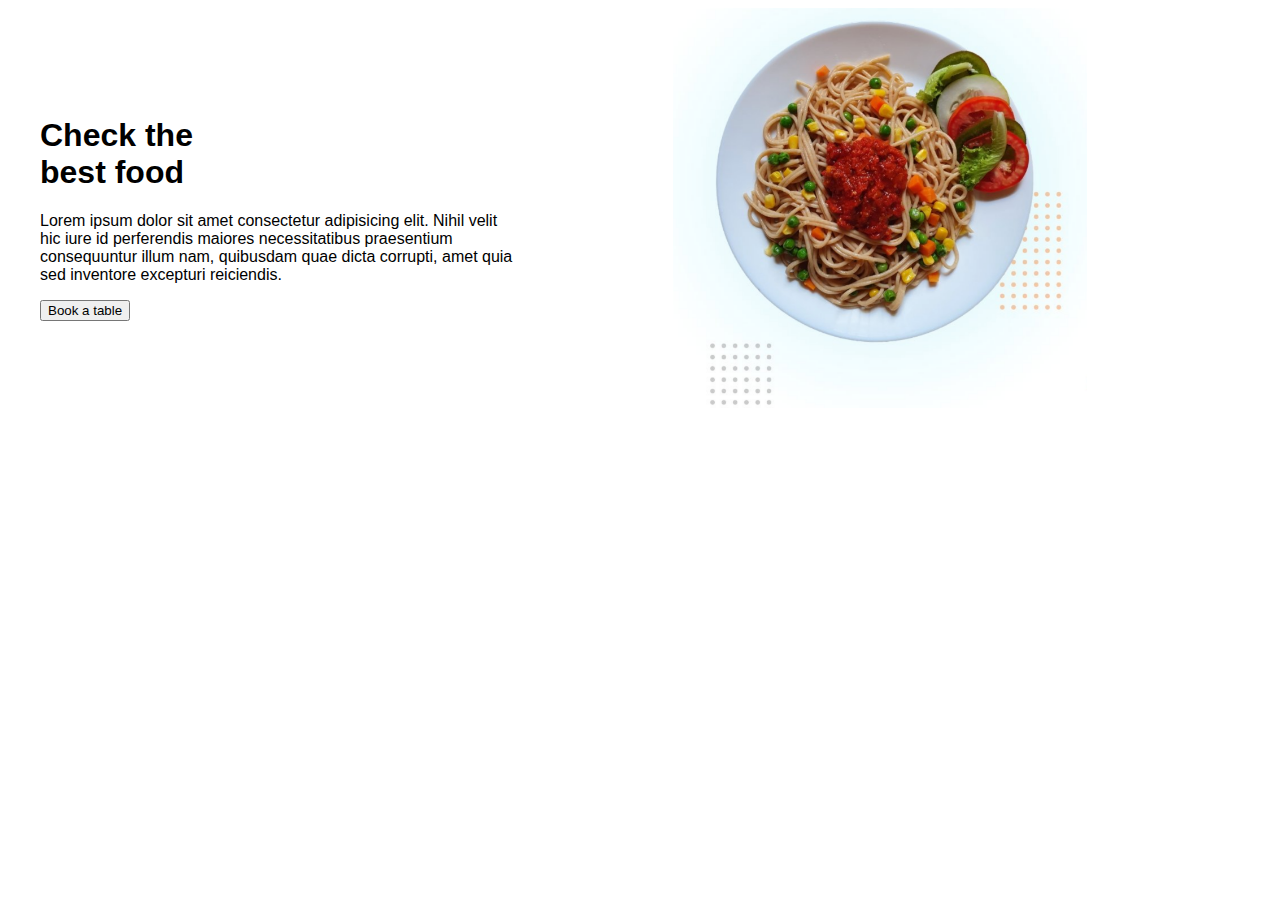
==== proyecto/index.html @ d7f5d5d6 "clase 9; primera seccion del proyect" ====
<!DOCTYPE html>
<html>
<head> 
     <link rel='stylesheet'  href='./style.css'>
 </head>
<body>
    <main>
        <section class="hero">
            <div class="info">
                <h1>Check the</br>best food</h1>
                <p>Lorem ipsum dolor sit amet consectetur 
                    adipisicing elit. Nihil velit hic iure 
                    id perferendis maiores necessitatibus 
                    praesentium consequuntur illum nam,
                     quibusdam quae dicta corrupti, 
                     amet quia sed inventore excepturi
                      reiciendis.</p>
                <button>Book a table</button>
            </div>
            <img class="hero-image" src="./images/hero.png" alt="Plato de salsa">
        </section>
    </main>
</body>
</html>
---- proyecto/style.css ----
*{
    font-family: 'Roboto', sans-serif;
}
  
main{
    max-width: 1200px;
    margin: 0 auto;
}

.hero{
    display: grid;
    grid-template-columns: 2fr 3fr;
    grid-auto-rows: 400px;
}

.hero-image{
    width: 100%;
    height: 100%;
    object-fit: contain;/*que la img se ajuste al espacio que esta tomando*/
}

.info{
    /*los item se alinean a si mismo, verticalmente*/
    align-self: center;
}
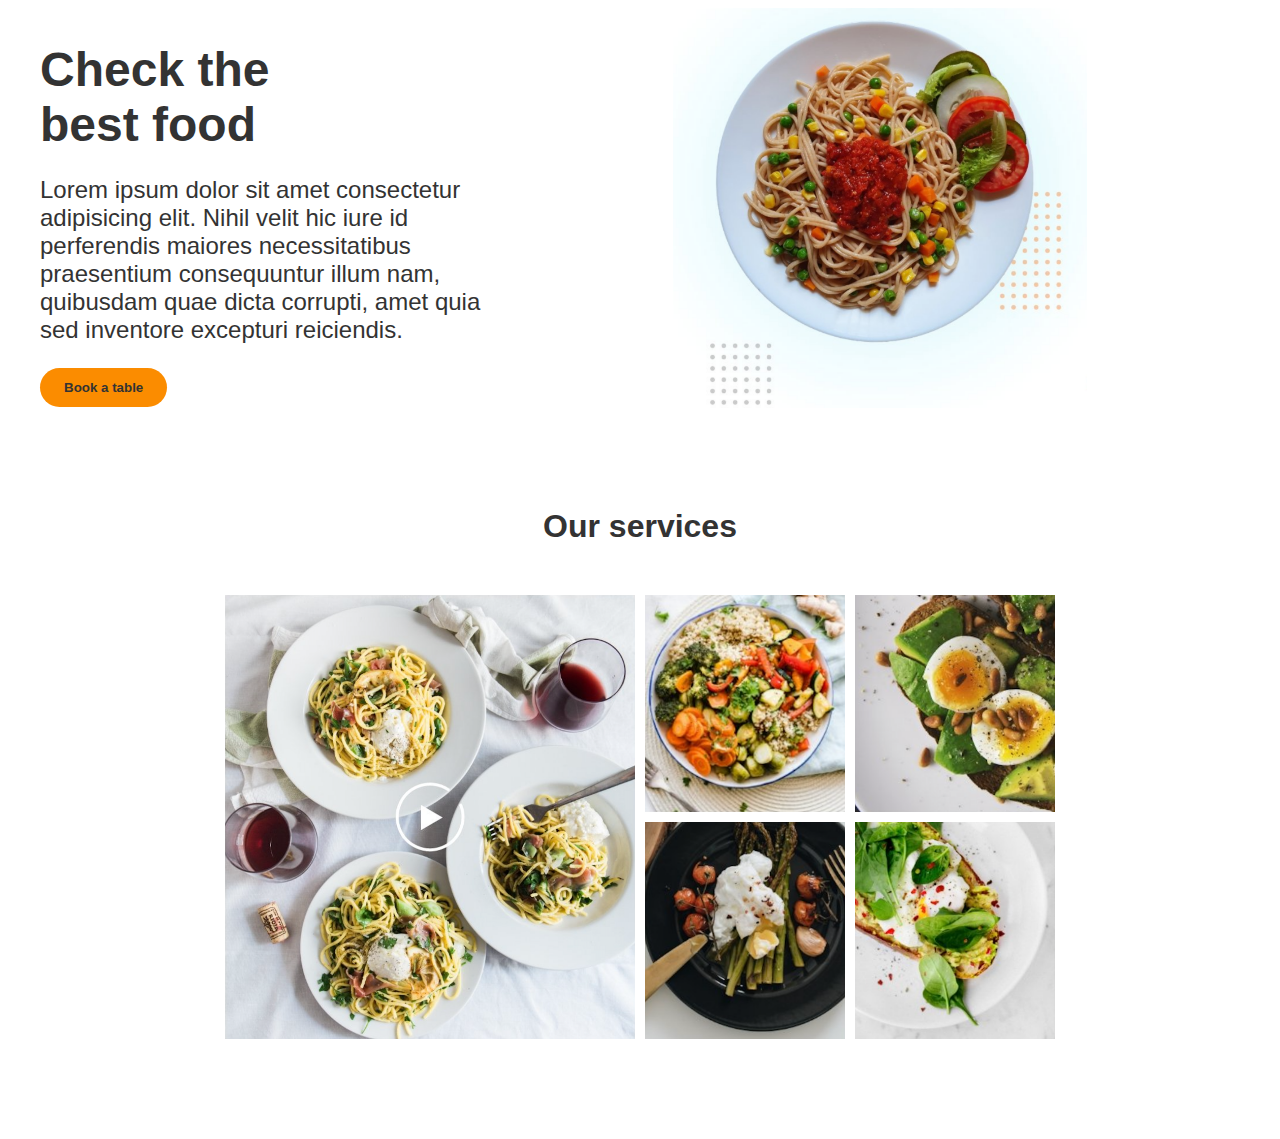
==== commit 0f4da142: "clase 10, creando grilla" ====
--- a/proyecto/index.html
+++ b/proyecto/index.html
@@ -7,17 +7,28 @@
     <main>
         <section class="hero">
             <div class="info">
-                <h1>Check the</br>best food</h1>
-                <p>Lorem ipsum dolor sit amet consectetur 
+                <h1 class="info-title">Check the</br>best food</h1>
+                <p  class="info-subtitle">Lorem ipsum dolor sit amet consectetur 
                     adipisicing elit. Nihil velit hic iure 
                     id perferendis maiores necessitatibus 
                     praesentium consequuntur illum nam,
                      quibusdam quae dicta corrupti, 
                      amet quia sed inventore excepturi
                       reiciendis.</p>
-                <button>Book a table</button>
+                <button class="info-button">Book a table</button>
             </div>
             <img class="hero-image" src="./images/hero.png" alt="Plato de salsa">
+        </section>
+        <section class="dishes">
+            <h2 class="dishes-title">Our services</h2>
+            <div class="dishes-grid">
+                <img class="dishes-item dishes-item_big" src="./images/video.png" alt="Una mesa con comidas">
+                <img class="dishes-item" src="./images/dish1.png" alt="bowl de vegetales">
+                <img class="dishes-item" src="./images/dish2.png" alt="bowl de vegetales">
+                <img class="dishes-item" src="./images/dish3.png" alt="bowl de vegetales">           
+                <img class="dishes-item" src="./images/dish4.png" alt="bowl de vegetales">
+            </div>
+            
         </section>
     </main>
 </body>
--- a/proyecto/style.css
+++ b/proyecto/style.css
@@ -24,4 +24,53 @@
     align-self: center;
 }
 
+.info-title{
+    color:#333;
+    font-size: 3rem;
+    font-weight: bolder;
+    margin-bottom: 24px;
+}
 
+.info-subtitle{
+    color: #333;
+    font-size: 1.5rem;
+    margin-bottom: 24px;
+}
+.info-button{
+    border: none;
+    border-radius: 20px;
+    color: #333;
+    background-color: #fb8c00;
+    font-weight: bolder;
+    padding: 12px 24px;
+}
+
+.dishes{
+    margin: 100px 0;/*espaciados en la parte superior*/
+}
+
+.dishes-title{
+    color: #333;
+    font-weight: bold;
+    text-align: center;
+    margin-bottom: 50px;
+    font-size: 2rem;
+}
+
+.dishes-grid{   
+    display: grid;
+    grid-template-columns: repeat(4, minmax(150px, 200px));/*minmax(150px, 200px) => para ajustar la imagen*/
+    grid-auto-rows: 1fr;
+    gap: 10px; /*espaciados*/
+    justify-content: center; /*central la grilla*/
+}
+
+.dishes-item{
+    width: 100%;
+    height: 100%;
+    object-fit: cover; /*para que cubra toda la celda donde esta pintada*/
+}
+
+.dishes-item_big{
+    grid-area: 1 / 1 / 3 /3;
+}
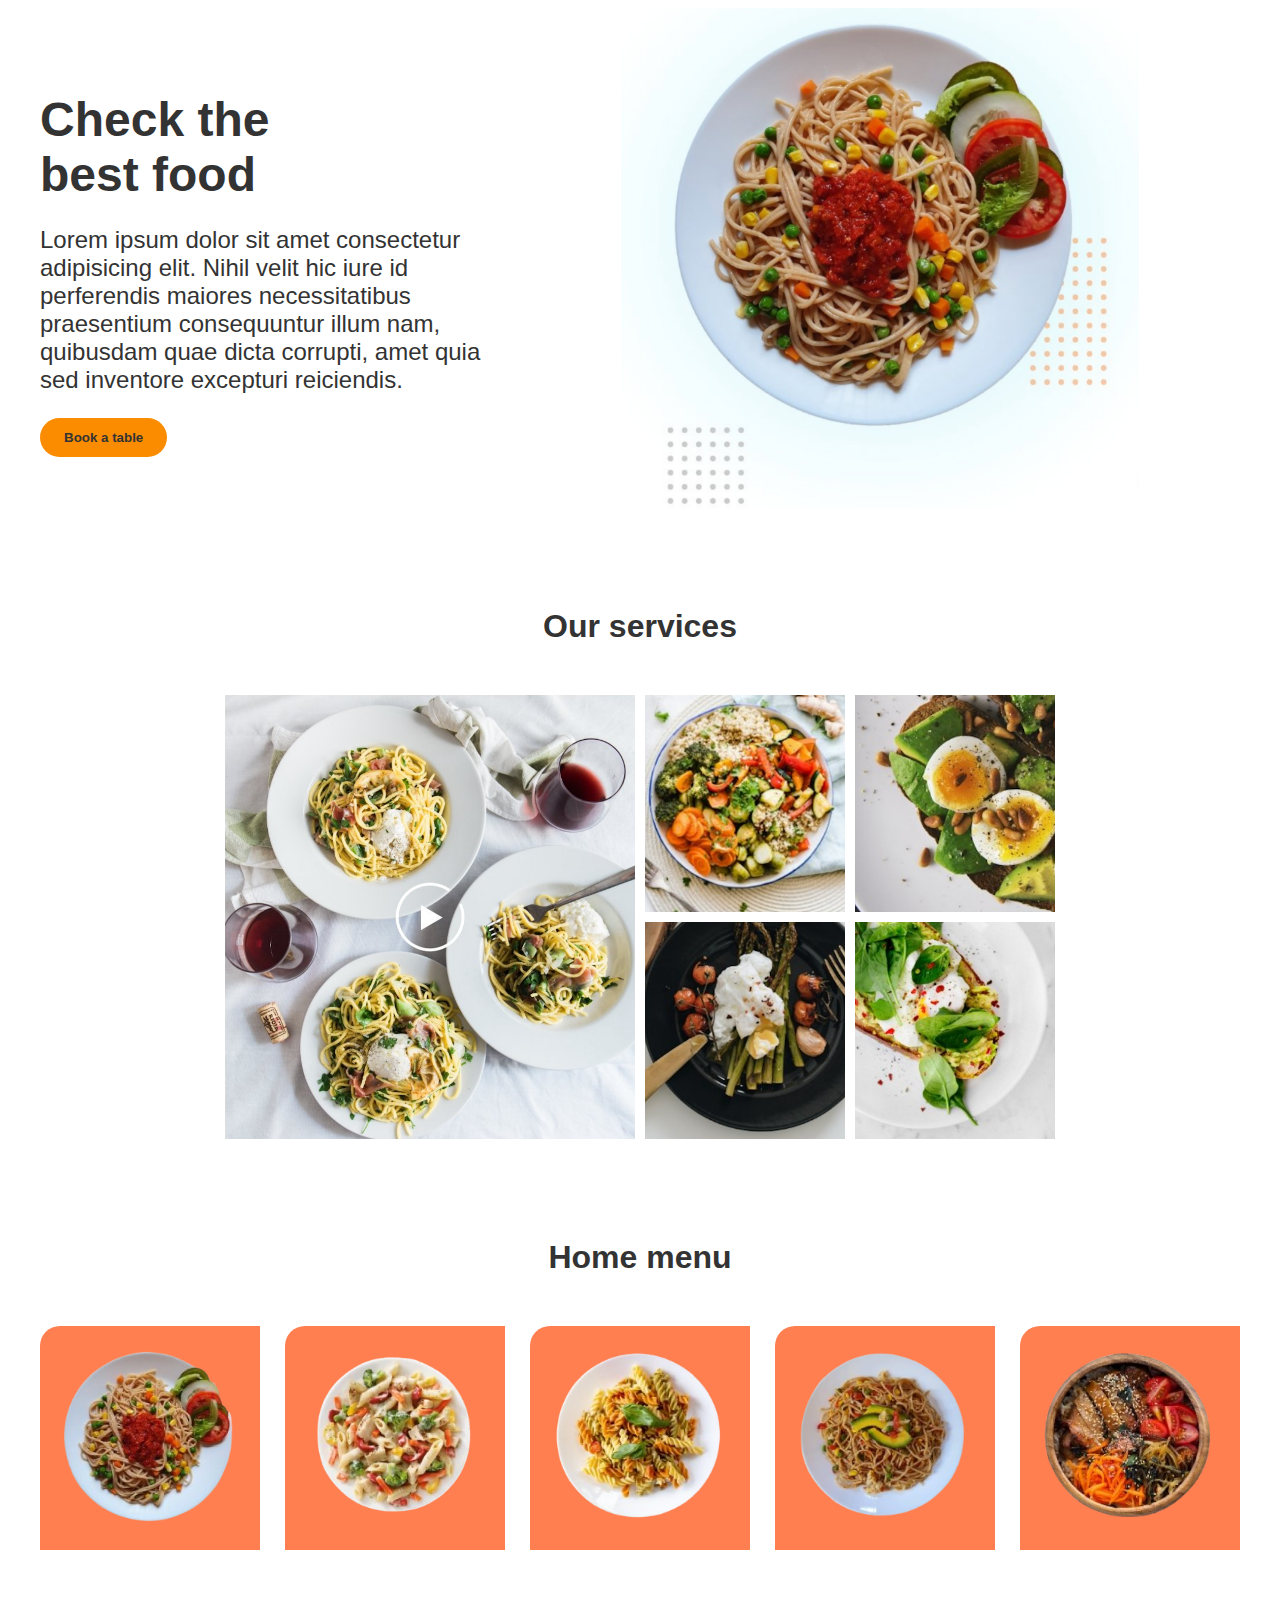
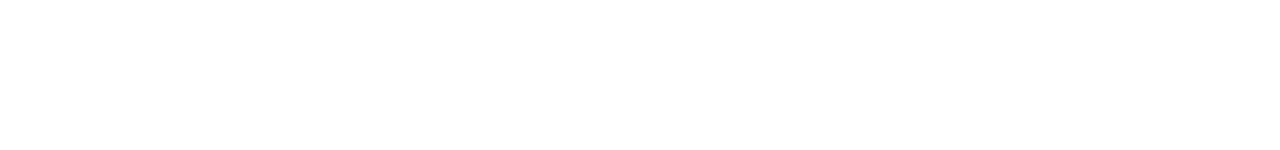
==== commit 0c91f4a6: "clase 11, armando el listado" ====
--- a/proyecto/index.html
+++ b/proyecto/index.html
@@ -27,8 +27,27 @@
                 <img class="dishes-item" src="./images/dish2.png" alt="bowl de vegetales">
                 <img class="dishes-item" src="./images/dish3.png" alt="bowl de vegetales">           
                 <img class="dishes-item" src="./images/dish4.png" alt="bowl de vegetales">
+            </div>            
+        </section>
+        <section class="menu">
+            <h2 class="menu-title">Home menu</h2>
+            <div class="menu-grid">
+                <div class="menu-grid-item">
+                    <img src="./images/plate1.png" alt="plato 1">
+                </div>
+                <div class="menu-grid-item">
+                    <img src="./images/plate2.png" alt="plato 2">
+                </div>
+                <div class="menu-grid-item">
+                    <img src="./images/plate3.png" alt="plato 3">
+                </div>
+                <div class="menu-grid-item">
+                    <img src="./images/plate4.png" alt="plato 4">
+                </div>
+                <div class="menu-grid-item">
+                    <img src="./images/plate5.png" alt="plato 5">
+                </div>
             </div>
-            
         </section>
     </main>
 </body>
--- a/proyecto/style.css
+++ b/proyecto/style.css
@@ -10,7 +10,7 @@
 .hero{
     display: grid;
     grid-template-columns: 2fr 3fr;
-    grid-auto-rows: 400px;
+    grid-auto-rows: 500px;
 }
 
 .hero-image{
@@ -74,3 +74,34 @@
 .dishes-item_big{
     grid-area: 1 / 1 / 3 /3;
 }
+
+.menu{
+margin-bottom: 200px;
+}
+
+.menu-title{
+    font-size: 2rem;
+    color: #333;
+    font-weight: bolder;
+    text-align: center;
+    margin-bottom: 50px;
+}
+
+.menu-grid{
+    display: grid;
+    gap: 25px;
+    justify-content: center;
+    grid-template-columns: repeat(5, minmax(100px, 250px));
+}
+
+.menu-grid-item{
+    background-color: coral;
+    padding: 15px;
+    border-top-left-radius: 20px;
+}
+
+.menu-grid-item img{
+    width: 100%;
+    height: 100%;
+    object-fit: contain; /*para que entre toda la imagen*/
+}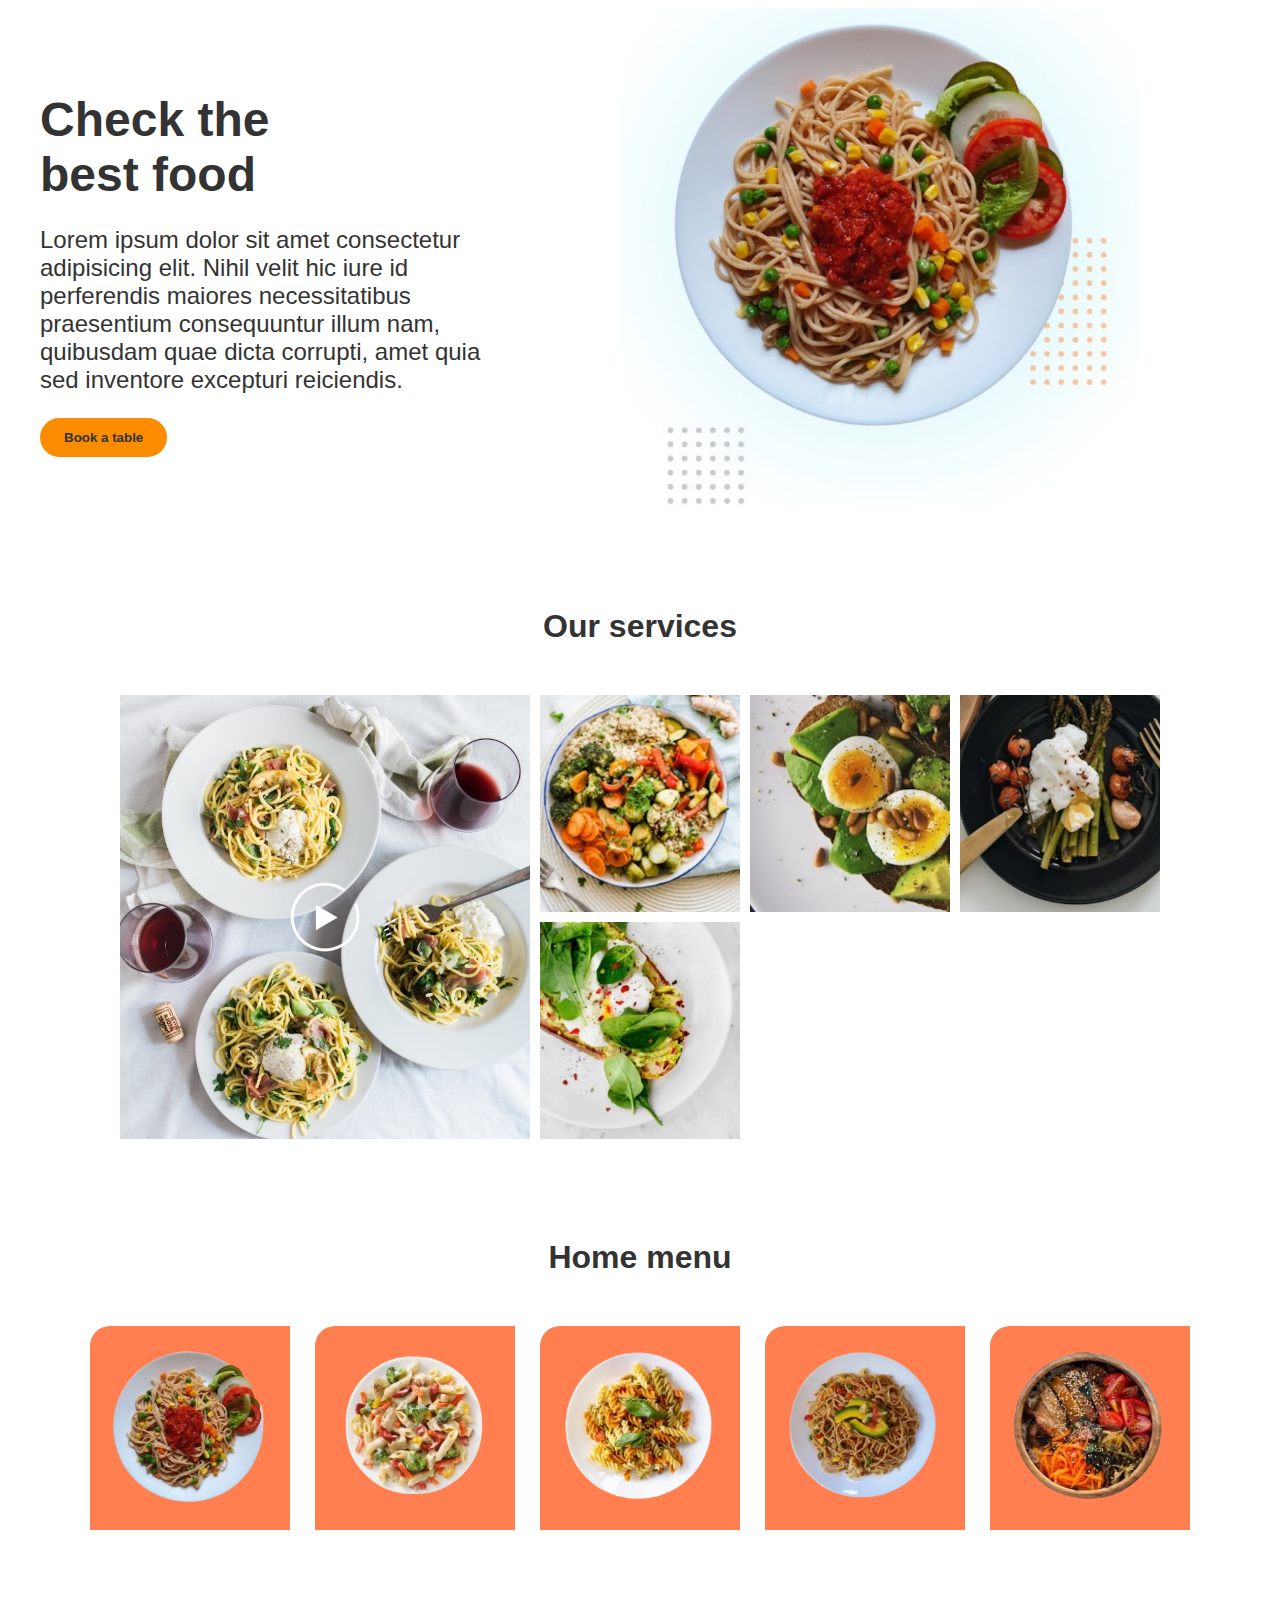
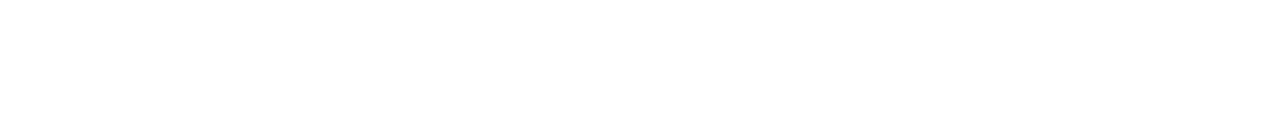
==== commit fed39f16: "Responsive con media screen" ====
--- a/proyecto/index.html
+++ b/proyecto/index.html
@@ -2,6 +2,7 @@
 <html>
 <head> 
      <link rel='stylesheet'  href='./style.css'>
+     <meta name="viewport" content="width=device-width, initial-scale=1.0">
  </head>
 <body>
     <main>
--- a/proyecto/style.css
+++ b/proyecto/style.css
@@ -9,7 +9,7 @@
 
 .hero{
     display: grid;
-    grid-template-columns: 2fr 3fr;
+    grid-template-columns: minmax(300px, 2fr) 3fr;
     grid-auto-rows: 500px;
 }
 
@@ -59,7 +59,8 @@
 
 .dishes-grid{   
     display: grid;
-    grid-template-columns: repeat(4, minmax(150px, 200px));/*minmax(150px, 200px) => para ajustar la imagen*/
+    /*auto-fit => para ajustar las imagenes con el responsive*/
+    grid-template-columns: repeat(auto-fit, minmax(75px, 200px));/*minmax(150px, 200px) => para ajustar la imagen*/
     grid-auto-rows: 1fr;
     gap: 10px; /*espaciados*/
     justify-content: center; /*central la grilla*/
@@ -91,7 +92,7 @@
     display: grid;
     gap: 25px;
     justify-content: center;
-    grid-template-columns: repeat(5, minmax(100px, 250px));
+    grid-template-columns: repeat(auto-fit, minmax(100px, 200px));
 }
 
 .menu-grid-item{
@@ -104,4 +105,18 @@
     width: 100%;
     height: 100%;
     object-fit: contain; /*para que entre toda la imagen*/
-}+}
+
+@media screen and (max-width: 768px) {
+    .hero{
+        grid-template-columns: minmax(300px, 500px);
+        justify-content: center;
+    }
+    .hero-image{
+        display: none;
+    }
+
+    .dishes-grid{
+        grid-template-columns: repeat(auto-fit, minmax(75px, 100px));/*minmax(150px, 200px) => para ajustar la imagen*/
+    }
+}
